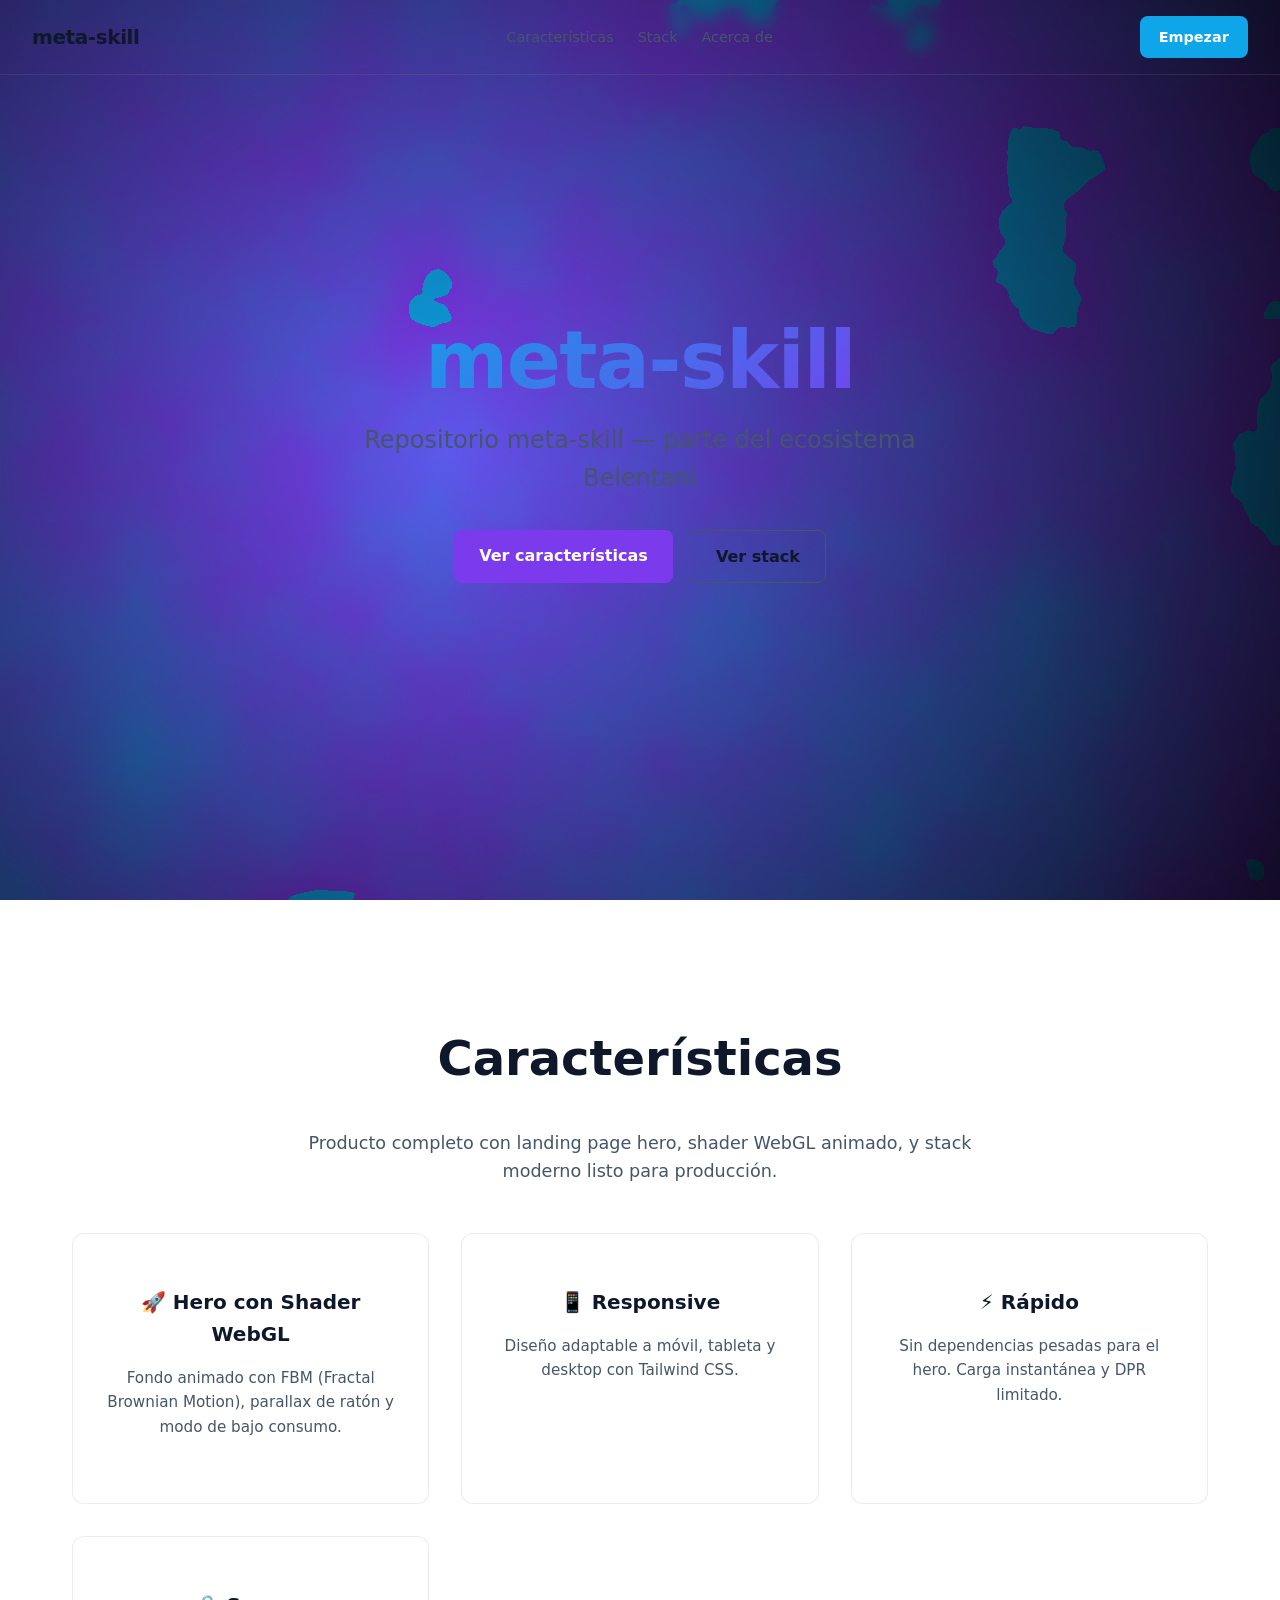
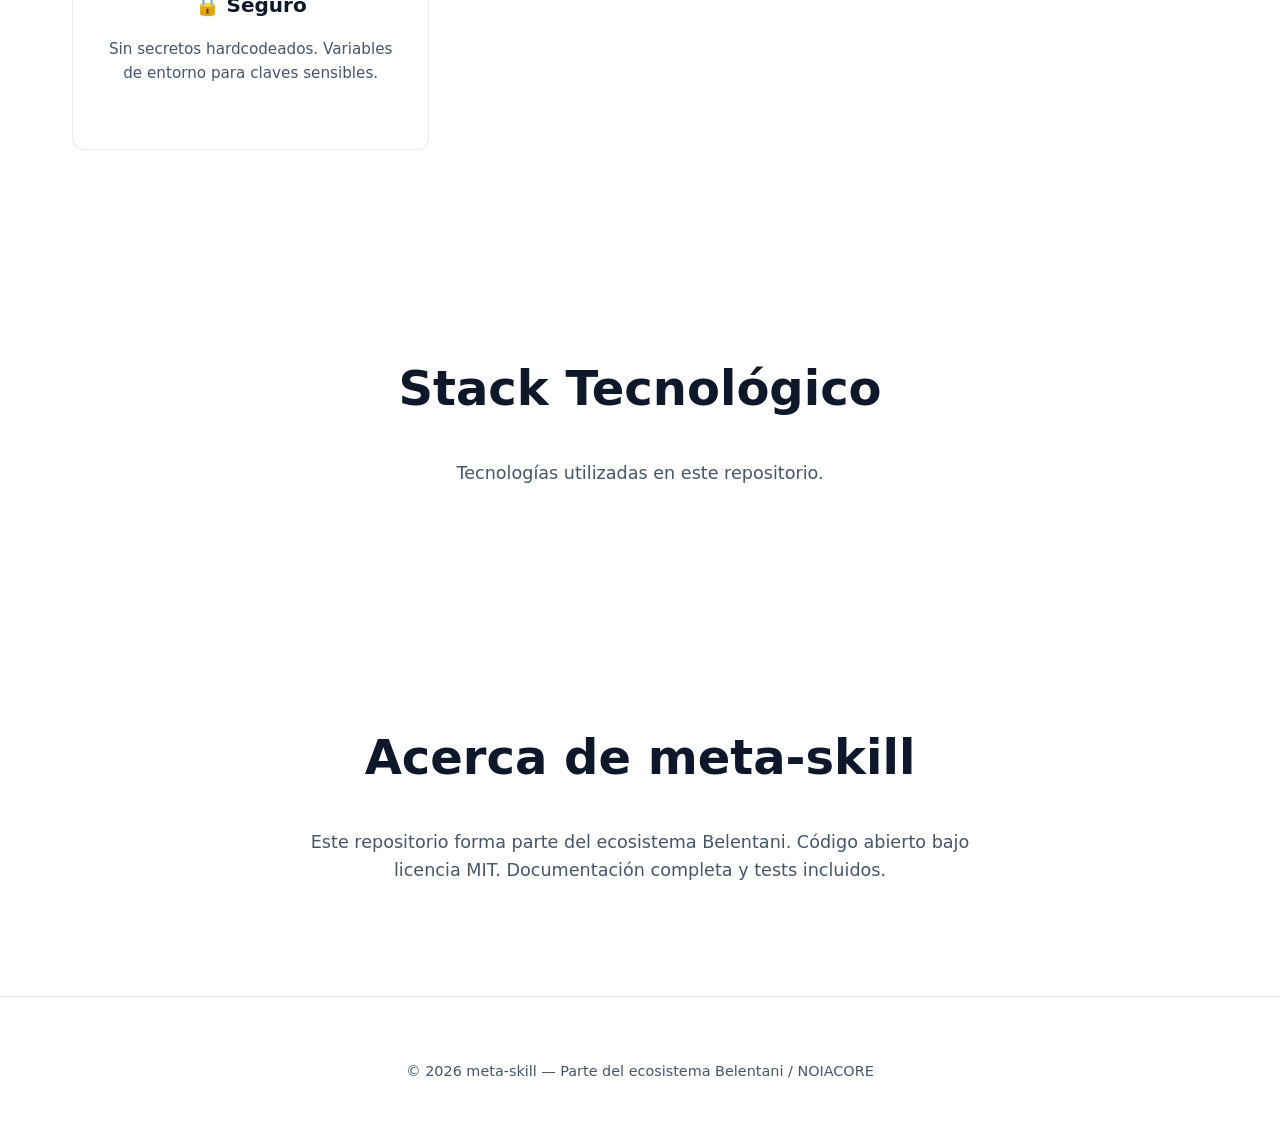
==== index.html @ 485f5bd0 "fix(site): restaurar index.html previo a 'apply hero landing page'" ====
<!DOCTYPE html>
<html lang="es">
<head>
  <meta charset="UTF-8">
  <meta name="viewport" content="width=device-width, initial-scale=1.0">
  <title>meta-skill — Repositorio meta-skill — parte del ecosistema Belentani</title>
  <meta name="description" content="Repositorio meta-skill — parte del ecosistema Belentani">
  <link rel="stylesheet" href="hero.css">
  <meta name="theme-color" content="#0ea5e9">
  <link rel="manifest" href="/manifest.webmanifest">
  <script defer src="hero.js"></script>
</head>
<body>
  <nav class="nav">
    <a href="#" class="logo">meta-skill</a>
    <ul class="nav-links">
      <li><a href="#features">Características</a></li>
      <li><a href="#stack">Stack</a></li>
      <li><a href="#about">Acerca de</a></li>
    </ul>
    <a href="#" class="cta">Empezar</a>
  </nav>

  <section class="hero">
    <div class="hero-canvas-wrapper">
      <canvas id="hero-canvas"></canvas>
    </div>
    <div class="hero-overlay">
      <h1>meta-skill</h1>
      <p>Repositorio meta-skill — parte del ecosistema Belentani</p>
      <div class="hero-actions">
        <a href="#features" class="btn-primary">Ver características</a>
        <a href="#stack" class="btn-secondary">Ver stack</a>
      </div>
    </div>
  </section>

  <section class="section" id="features">
    <h2>Características</h2>
    <p>Producto completo con landing page hero, shader WebGL animado, y stack moderno listo para producción.</p>
    <div class="grid">
      <div class="card">
        <h3>🚀 Hero con Shader WebGL</h3>
        <p>Fondo animado con FBM (Fractal Brownian Motion), parallax de ratón y modo de bajo consumo.</p>
      </div>
      <div class="card">
        <h3>📱 Responsive</h3>
        <p>Diseño adaptable a móvil, tableta y desktop con Tailwind CSS.</p>
      </div>
      <div class="card">
        <h3>⚡ Rápido</h3>
        <p>Sin dependencias pesadas para el hero. Carga instantánea y DPR limitado.</p>
      </div>
      <div class="card">
        <h3>🔒 Seguro</h3>
        <p>Sin secretos hardcodeados. Variables de entorno para claves sensibles.</p>
      </div>
    </div>
  </section>

  <section class="section" id="stack">
    <h2>Stack Tecnológico</h2>
    <p>Tecnologías utilizadas en este repositorio.</p>
    <ul class="stack-list">
      
    </ul>
  </section>

  <section class="section" id="about">
    <h2>Acerca de meta-skill</h2>
    <p>Este repositorio forma parte del ecosistema Belentani. Código abierto bajo licencia MIT. Documentación completa y tests incluidos.</p>
  </section>

  <footer>
    <p>© 2026 meta-skill — Parte del ecosistema Belentani / NOIACORE</p>
  </footer>

  <script>
    document.addEventListener('DOMContentLoaded', function () {
      window.initHeroShader('hero-canvas', '#0ea5e9', '#7c3aed');
    });
  </script>
</body>
</html>
---- hero.css ----
/**
 * hero.css — Estilos de landing page con hero y shader.
 * Reutilizable en cualquier repo.
 */
:root {
  --hero-color-a: #0ea5e9;
  --hero-color-b: #7c3aed;
  --text-primary: #0f172a;
  --text-secondary: #475569;
  --bg-body: #ffffff;
}

@media (prefers-color-scheme: dark) {
  :root {
    --text-primary: #f8fafc;
    --text-secondary: #cbd5e1;
    --bg-body: #0f172a;
  }
}

* { box-sizing: border-box; }
html { scroll-behavior: smooth; }
body {
  margin: 0;
  font-family: system-ui, -apple-system, BlinkMacSystemFont, 'Segoe UI', Roboto, sans-serif;
  color: var(--text-primary);
  background: var(--bg-body);
  line-height: 1.6;
}

/* Prefer reduced motion */
@media (prefers-reduced-motion: reduce) {
  .hero-canvas-wrapper canvas { animation: none !important; }
  html { scroll-behavior: auto; }
}

/* Navigation */
.nav {
  position: fixed;
  top: 0; left: 0; right: 0;
  z-index: 50;
  padding: 1rem 2rem;
  display: flex;
  justify-content: space-between;
  align-items: center;
  backdrop-filter: blur(8px);
  border-bottom: 1px solid rgba(128, 128, 128, 0.2);
}
.nav .logo {
  font-weight: 800;
  font-size: 1.25rem;
  letter-spacing: -0.02em;
  text-decoration: none;
  color: var(--text-primary);
}
.nav .nav-links {
  display: flex;
  gap: 1.5rem;
  list-style: none;
  margin: 0;
  padding: 0;
}
.nav .nav-links a {
  text-decoration: none;
  color: var(--text-secondary);
  font-size: 0.9rem;
  font-weight: 500;
}
.nav .nav-links a:hover { color: var(--text-primary); }
.nav .cta {
  background: var(--hero-color-a);
  color: #ffffff;
  padding: 0.6rem 1.2rem;
  border-radius: 0.5rem;
  font-weight: 600;
  text-decoration: none;
  font-size: 0.9rem;
}
.nav .cta:hover { opacity: 0.9; }

/* Hero */
.hero {
  position: relative;
  min-height: 100vh;
  display: flex;
  flex-direction: column;
  justify-content: center;
  align-items: center;
  text-align: center;
  overflow: hidden;
}
.hero-canvas-wrapper {
  position: absolute;
  inset: 0;
  z-index: 0;
}
.hero-canvas-wrapper canvas {
  width: 100%;
  height: 100%;
  object-fit: cover;
}
.hero-overlay {
  position: relative;
  z-index: 10;
  padding: 2rem;
  max-width: 800px;
}
.hero h1 {
  font-size: clamp(2.5rem, 8vw, 5rem);
  font-weight: 800;
  line-height: 1.1;
  margin: 0 0 1rem;
  letter-spacing: -0.02em;
  background: linear-gradient(135deg, var(--hero-color-a), var(--hero-color-b));
  -webkit-background-clip: text;
  -webkit-text-fill-color: transparent;
  background-clip: text;
}
.hero p {
  font-size: clamp(1.1rem, 3vw, 1.5rem);
  color: var(--text-secondary);
  margin: 0 0 2rem;
  max-width: 600px;
  margin-left: auto;
  margin-right: auto;
}
.hero-actions {
  display: flex;
  gap: 1rem;
  justify-content: center;
  flex-wrap: wrap;
}
.btn-primary {
  background: var(--hero-color-b);
  color: #ffffff;
  padding: 0.8rem 1.6rem;
  border-radius: 0.5rem;
  font-weight: 600;
  text-decoration: none;
  font-size: 1rem;
  border: none;
  cursor: pointer;
  transition: transform 0.2s, opacity 0.2s;
}
.btn-primary:hover { transform: translateY(-2px); opacity: 0.9; }
.btn-secondary {
  background: transparent;
  color: var(--text-primary);
  padding: 0.8rem 1.6rem;
  border-radius: 0.5rem;
  font-weight: 600;
  text-decoration: none;
  font-size: 1rem;
  border: 1px solid var(--text-secondary);
  cursor: pointer;
}
.btn-secondary:hover { background: rgba(15, 23, 42, 0.05); }

/* Sections */
.section {
  padding: 5rem 2rem;
  max-width: 1200px;
  margin: 0 auto;
}
.section h2 {
  font-size: clamp(2rem, 5vw, 3rem);
  margin-bottom: 2rem;
  text-align: center;
}
.section p {
  font-size: 1.1rem;
  color: var(--text-secondary);
  max-width: 700px;
  margin: 0 auto 2rem;
  text-align: center;
}

/* Grid */
.grid {
  display: grid;
  grid-template-columns: repeat(auto-fit, minmax(280px, 1fr));
  gap: 2rem;
  margin-top: 3rem;
}
.card {
  background: rgba(255, 255, 255, 0.6);
  border: 1px solid rgba(128, 128, 128, 0.15);
  border-radius: 0.75rem;
  padding: 2rem;
  text-align: center;
}
@media (prefers-color-scheme: dark) {
  .card {
    background: rgba(15, 23, 42, 0.6);
    border-color: rgba(255, 255, 255, 0.08);
  }
}
.card h3 { font-size: 1.25rem; margin-bottom: 1rem; }
.card p { font-size: 0.95rem; color: var(--text-secondary); }

/* Stack */
.stack-list {
  display: flex;
  flex-wrap: wrap;
  gap: 0.75rem;
  justify-content: center;
  list-style: none;
  margin: 2rem 0 0;
  padding: 0;
}
.stack-list li {
  background: rgba(15, 23, 42, 0.05);
  border: 1px solid rgba(15, 23, 42, 0.1);
  border-radius: 2rem;
  padding: 0.5rem 1rem;
  font-size: 0.85rem;
  color: var(--text-secondary);
}
@media (prefers-color-scheme: dark) {
  .stack-list li {
    background: rgba(255, 255, 255, 0.05);
    border-color: rgba(255, 255, 255, 0.1);
    color: var(--text-secondary);
  }
}

/* Footer */
footer {
  padding: 3rem 2rem;
  border-top: 1px solid rgba(128, 128, 128, 0.2);
  text-align: center;
  color: var(--text-secondary);
  font-size: 0.9rem;
}
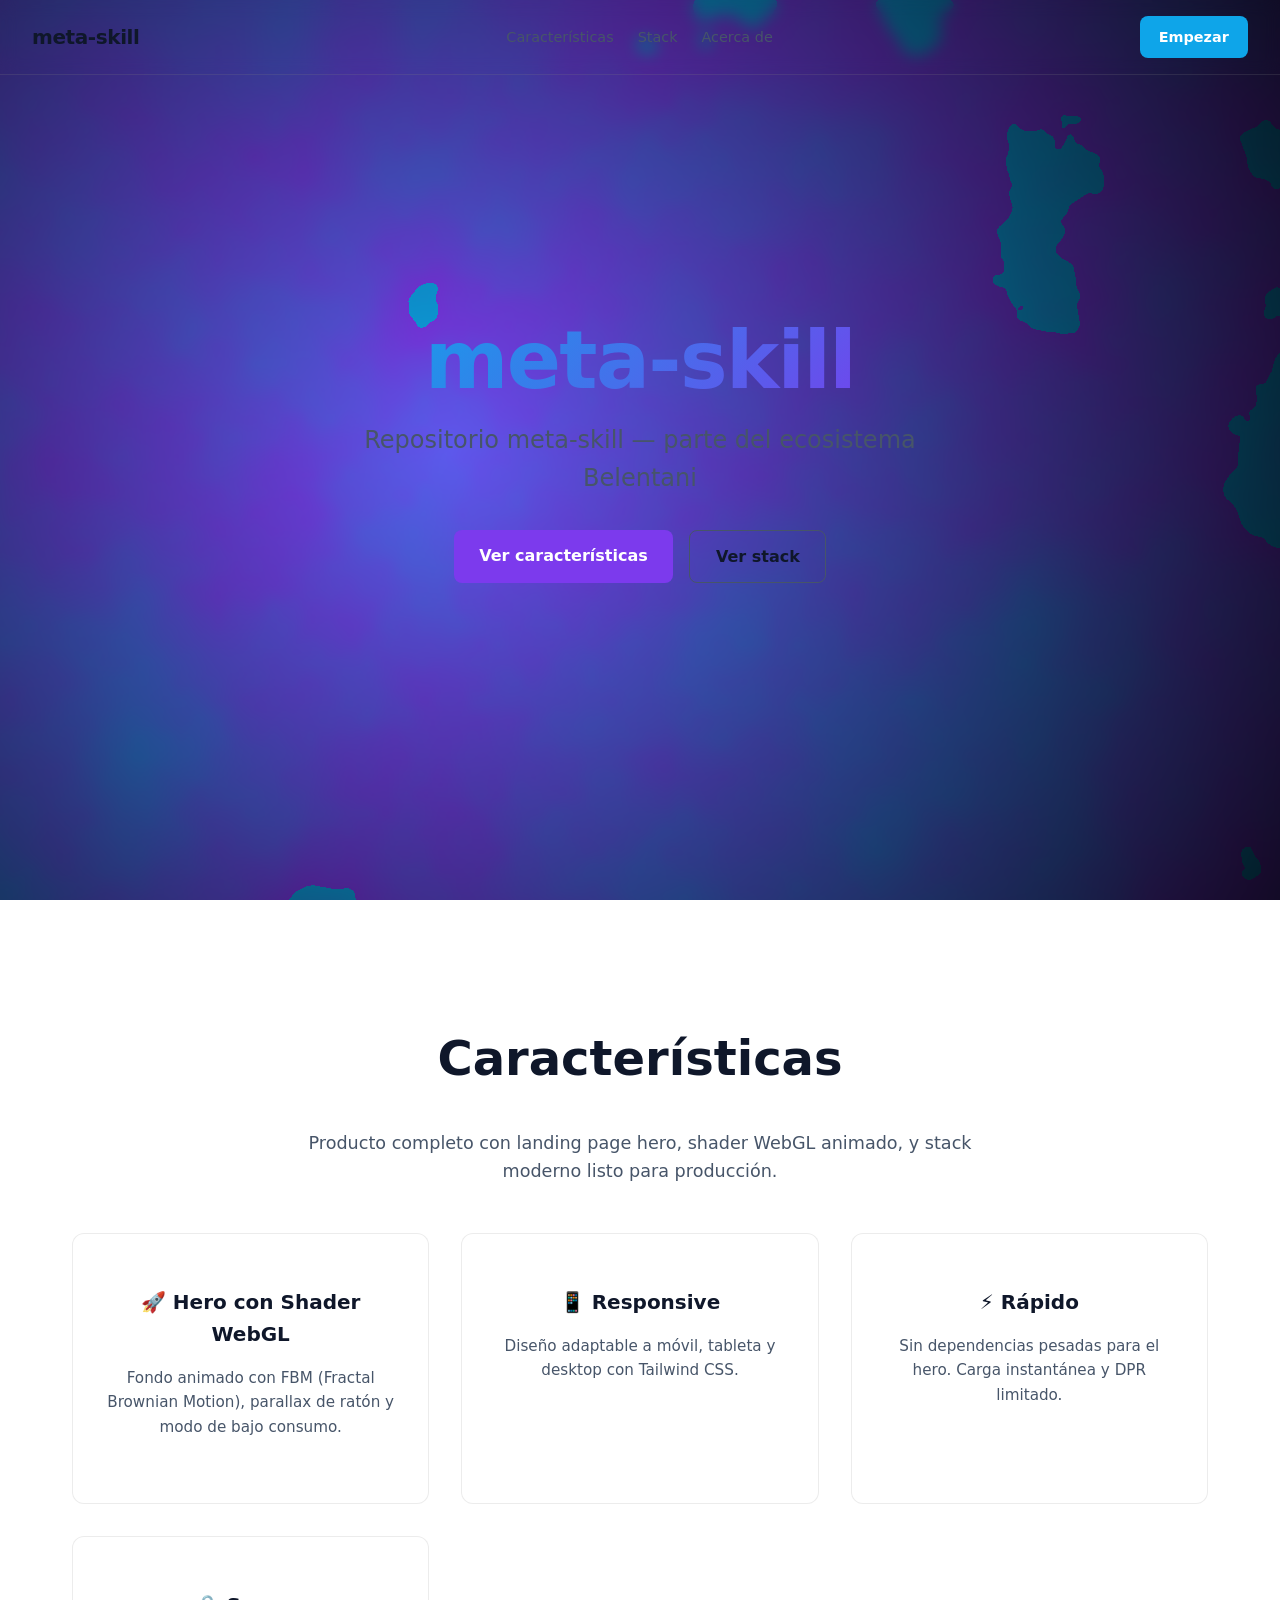
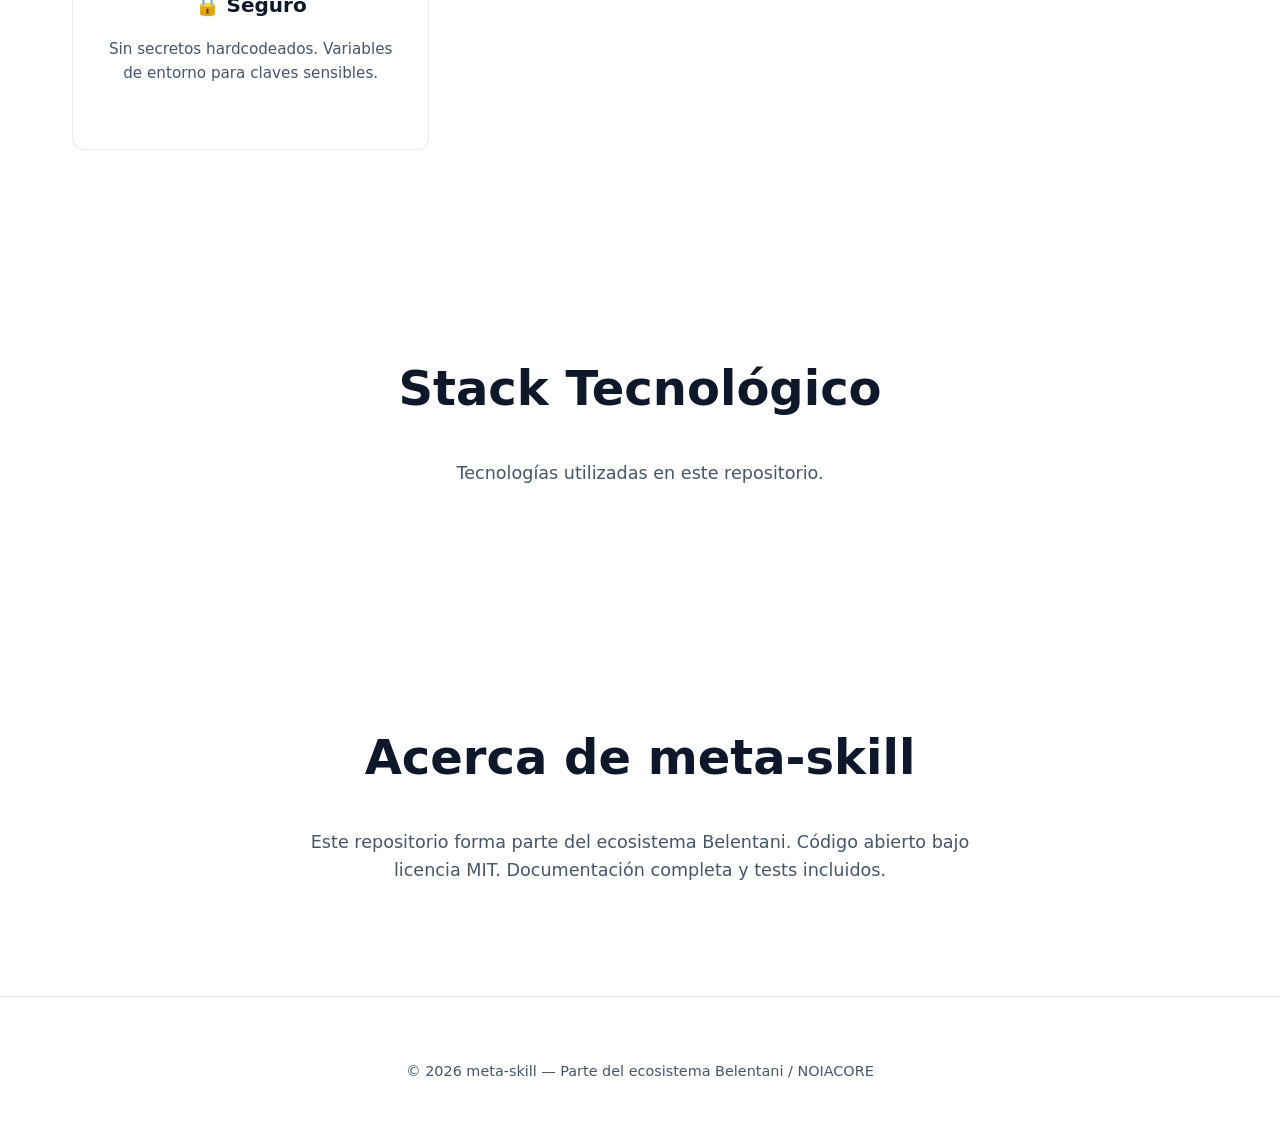
==== commit e0c8c16a: "feat(build): ficha de producto, marca, reglas de desarrollo y producto comercial" ====
--- a/index.html
+++ b/index.html
@@ -3,14 +3,26 @@
 <head>
   <meta charset="UTF-8">
   <meta name="viewport" content="width=device-width, initial-scale=1.0">
-  <title>meta-skill — Repositorio meta-skill — parte del ecosistema Belentani</title>
-  <meta name="description" content="Repositorio meta-skill — parte del ecosistema Belentani">
+  <title>meta-skill · Meta-Skill · meta-herramienta para crear skills</title>
+  <meta name="description" content="meta-skill Repositorio meta-skill — parte del ecosistema Belentani.. Información, recursos y contacto en un solo sitio, sin registro.">
   <link rel="stylesheet" href="hero.css">
   <meta name="theme-color" content="#0ea5e9">
   <link rel="manifest" href="/manifest.webmanifest">
   <script defer src="hero.js"></script>
+
+<!-- repo-forge:head -->
+
+<meta property="og:type" content="website">
+<meta property="og:title" content="meta-skill — Repositorio meta-skill — parte del ecosistema Belentani">
+<meta property="og:description" content="Una herramienta que se puede auditar: dice qué hace, lo hace, y deja rastro de lo que hizo.">
+<meta property="og:image" content="brand/og-image.svg">
+<meta name="twitter:card" content="summary_large_image">
+<link rel="icon" href="assets/favicon.svg" type="image/svg+xml">
+<link rel="stylesheet" href="assets/a11y.css">
 </head>
 <body>
+<main>
+
   <nav class="nav">
     <a href="#" class="logo">meta-skill</a>
     <ul class="nav-links">
@@ -71,7 +83,8 @@
     <p>Este repositorio forma parte del ecosistema Belentani. Código abierto bajo licencia MIT. Documentación completa y tests incluidos.</p>
   </section>
 
-  <footer>
+  </main>
+<footer>
     <p>© 2026 meta-skill — Parte del ecosistema Belentani / NOIACORE</p>
   </footer>
 
@@ -80,5 +93,6 @@
       window.initHeroShader('hero-canvas', '#0ea5e9', '#7c3aed');
     });
   </script>
+<!-- page-fix:1 -->
 </body>
 </html>
--- a/assets/a11y.css
+++ b/assets/a11y.css
@@ -0,0 +1,20 @@
+/* repo-forge:a11y — mejoras de accesibilidad sin tocar el diseño existente */
+:where(a, button, input, select, textarea, [tabindex]):focus-visible {
+  outline: 3px solid #2eb3ee;
+  outline-offset: 2px;
+}
+.skip-link {
+  position: absolute; left: -9999px; top: 0; background: #191e23;
+  color: #e8eef6; padding: .75rem 1rem; z-index: 9999;
+}
+.skip-link:focus { left: 1rem; }
+.sr-only {
+  position: absolute; width: 1px; height: 1px; padding: 0; margin: -1px;
+  overflow: hidden; clip: rect(0,0,0,0); white-space: nowrap; border: 0;
+}
+@media (prefers-reduced-motion: reduce) {
+  *, *::before, *::after { animation-duration: .001ms !important; transition-duration: .001ms !important; }
+}
+@media (prefers-contrast: more) {
+  :root { --color-ink: #000; }
+}
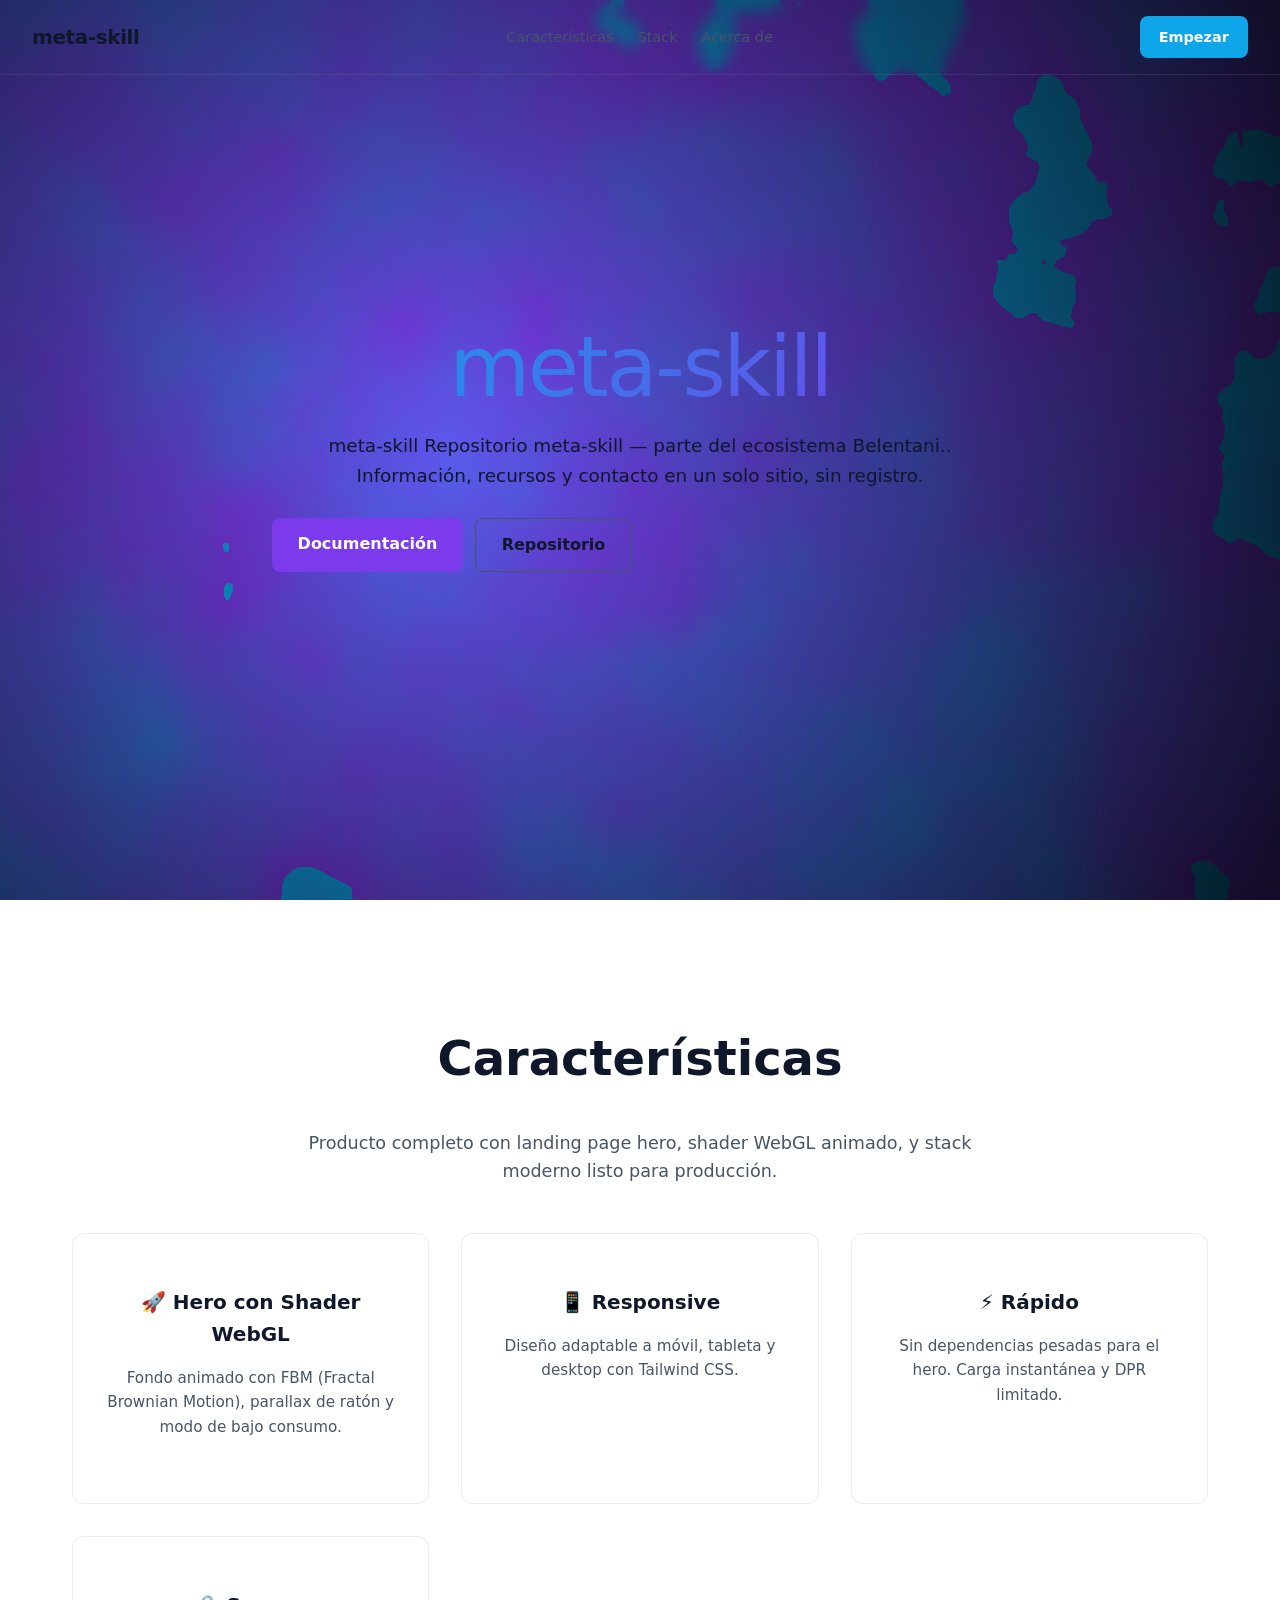
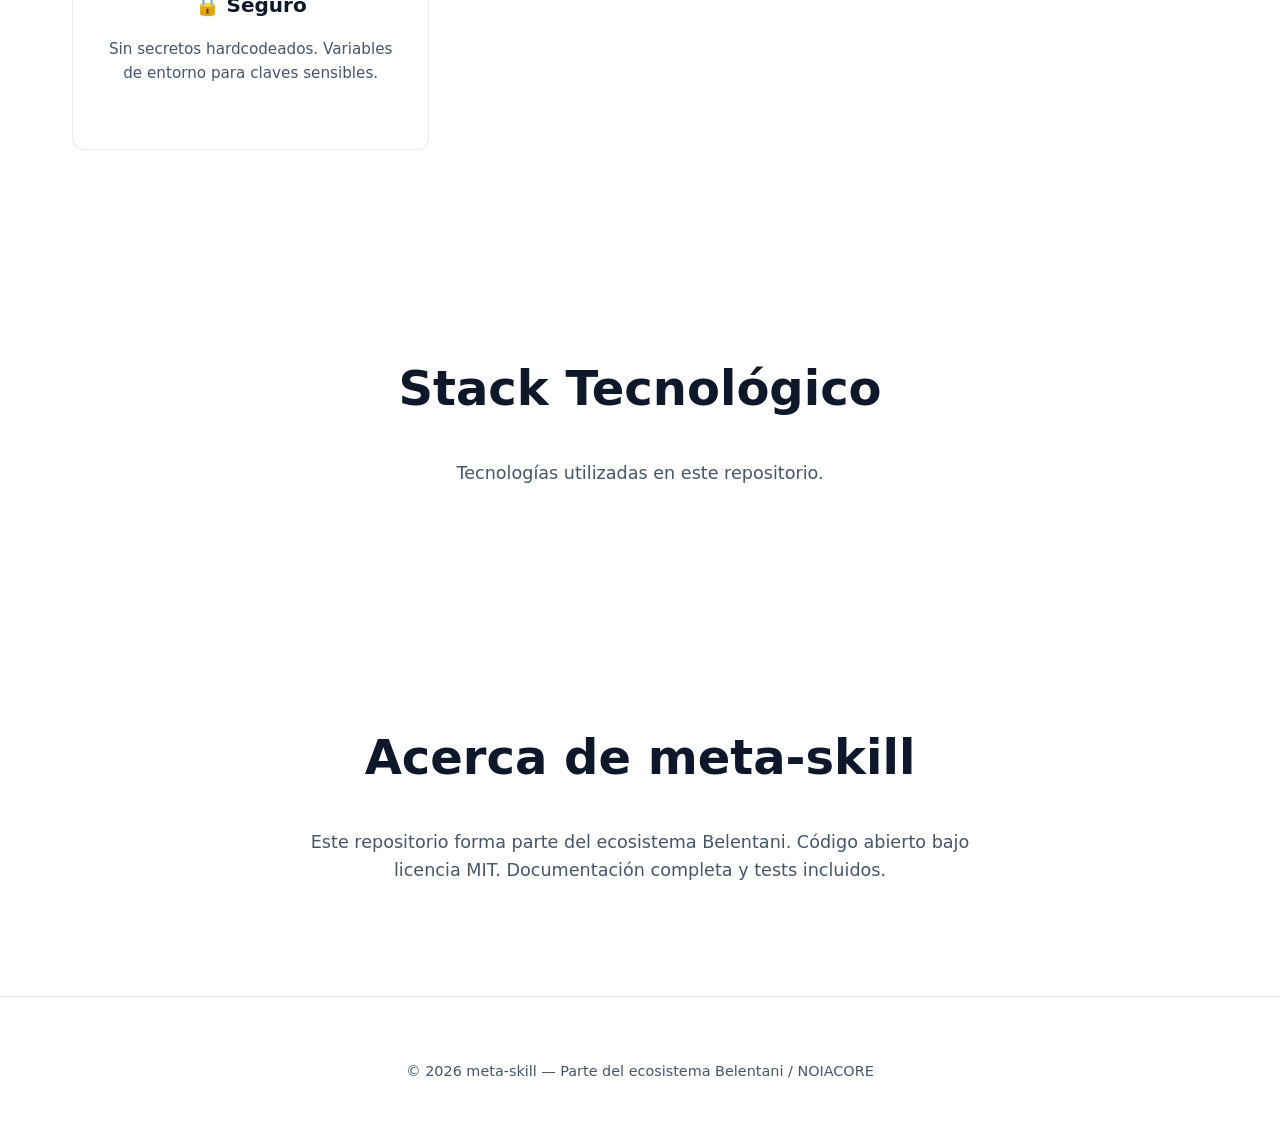
==== commit 40ea09a6: "feat(web): montar el hero React en la home El hero estaba en HTML estatico con un enlace muerto a '#" ====
--- a/index.html
+++ b/index.html
@@ -37,7 +37,7 @@
     <div class="hero-canvas-wrapper">
       <canvas id="hero-canvas"></canvas>
     </div>
-    <div class="hero-overlay">
+    <div class="hero-overlay" id="react-hero">
       <h1>meta-skill</h1>
       <p>Repositorio meta-skill — parte del ecosistema Belentani</p>
       <div class="hero-actions">
@@ -94,5 +94,18 @@
     });
   </script>
 <!-- page-fix:1 -->
+<script type="application/json" id="hero-data">
+{
+  "eyebrow": "",
+  "title": "meta-skill",
+  "subtitle": "meta-skill Repositorio meta-skill — parte del ecosistema Belentani.. Información, recursos y contacto en un solo sitio, sin registro.",
+  "install": "",
+  "docsHref": "docs.html",
+  "repoHref": "https://github.com/belentani7/meta-skill",
+  "demoHref": "",
+  "chips": []
+}
+</script>
+<script src="site-hero.js" defer></script>
 </body>
 </html>
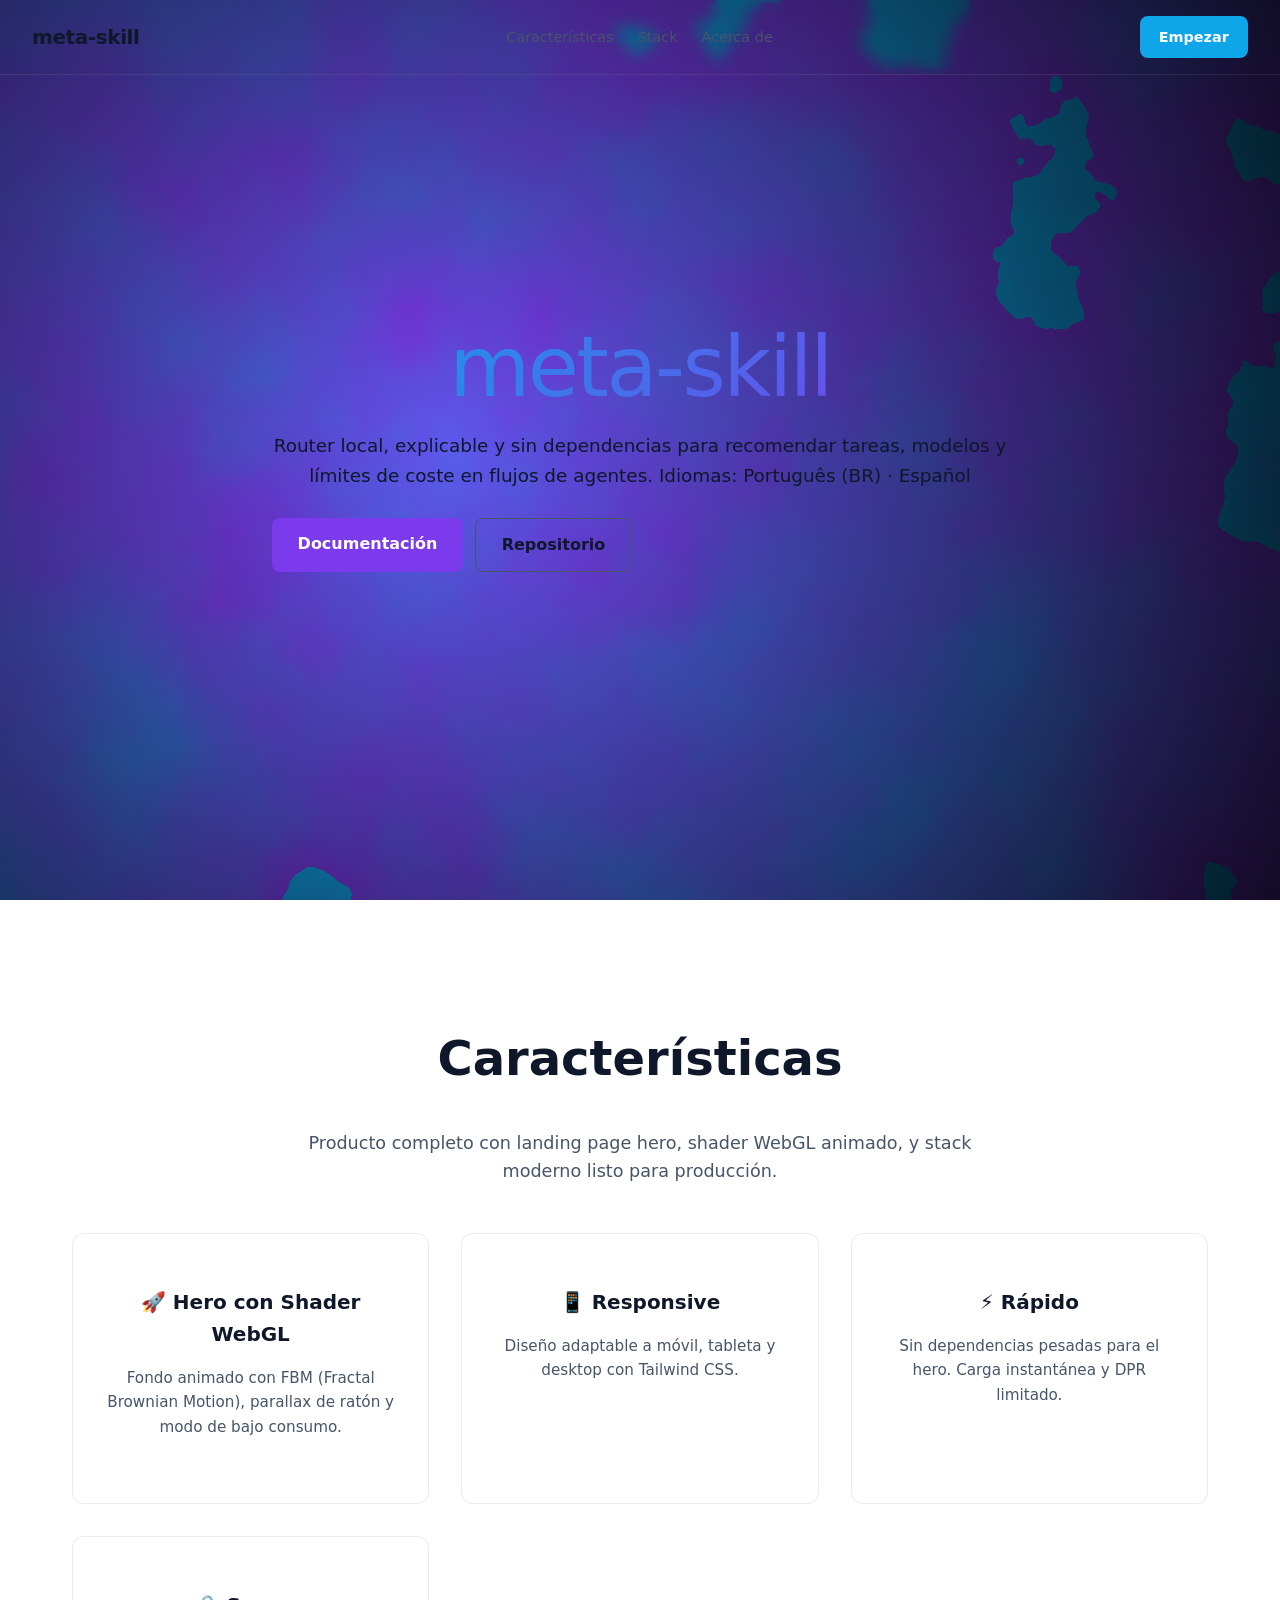
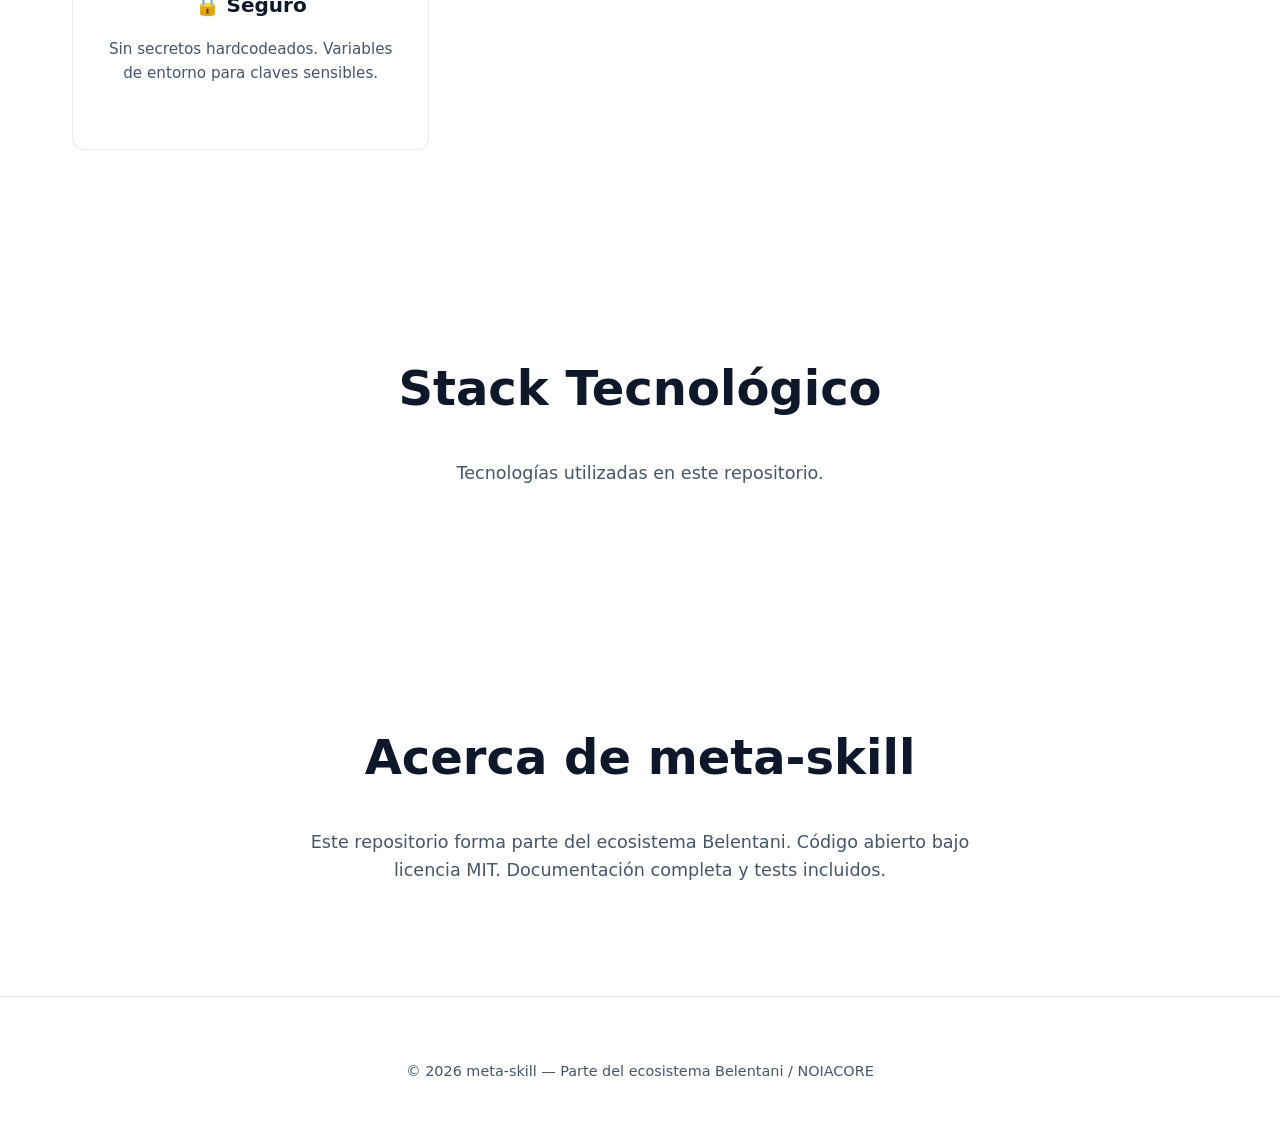
==== commit a30de7b8: "fix(web): sustituir el subtítulo de plantilla por la descripción real del repo El hero mostraba "Pro" ====
--- a/index.html
+++ b/index.html
@@ -98,7 +98,7 @@
 {
   "eyebrow": "",
   "title": "meta-skill",
-  "subtitle": "meta-skill Repositorio meta-skill — parte del ecosistema Belentani.. Información, recursos y contacto en un solo sitio, sin registro.",
+  "subtitle": "Router local, explicable y sin dependencias para recomendar tareas, modelos y límites de coste en flujos de agentes. Idiomas: Português (BR) · Español",
   "install": "",
   "docsHref": "docs.html",
   "repoHref": "https://github.com/belentani7/meta-skill",
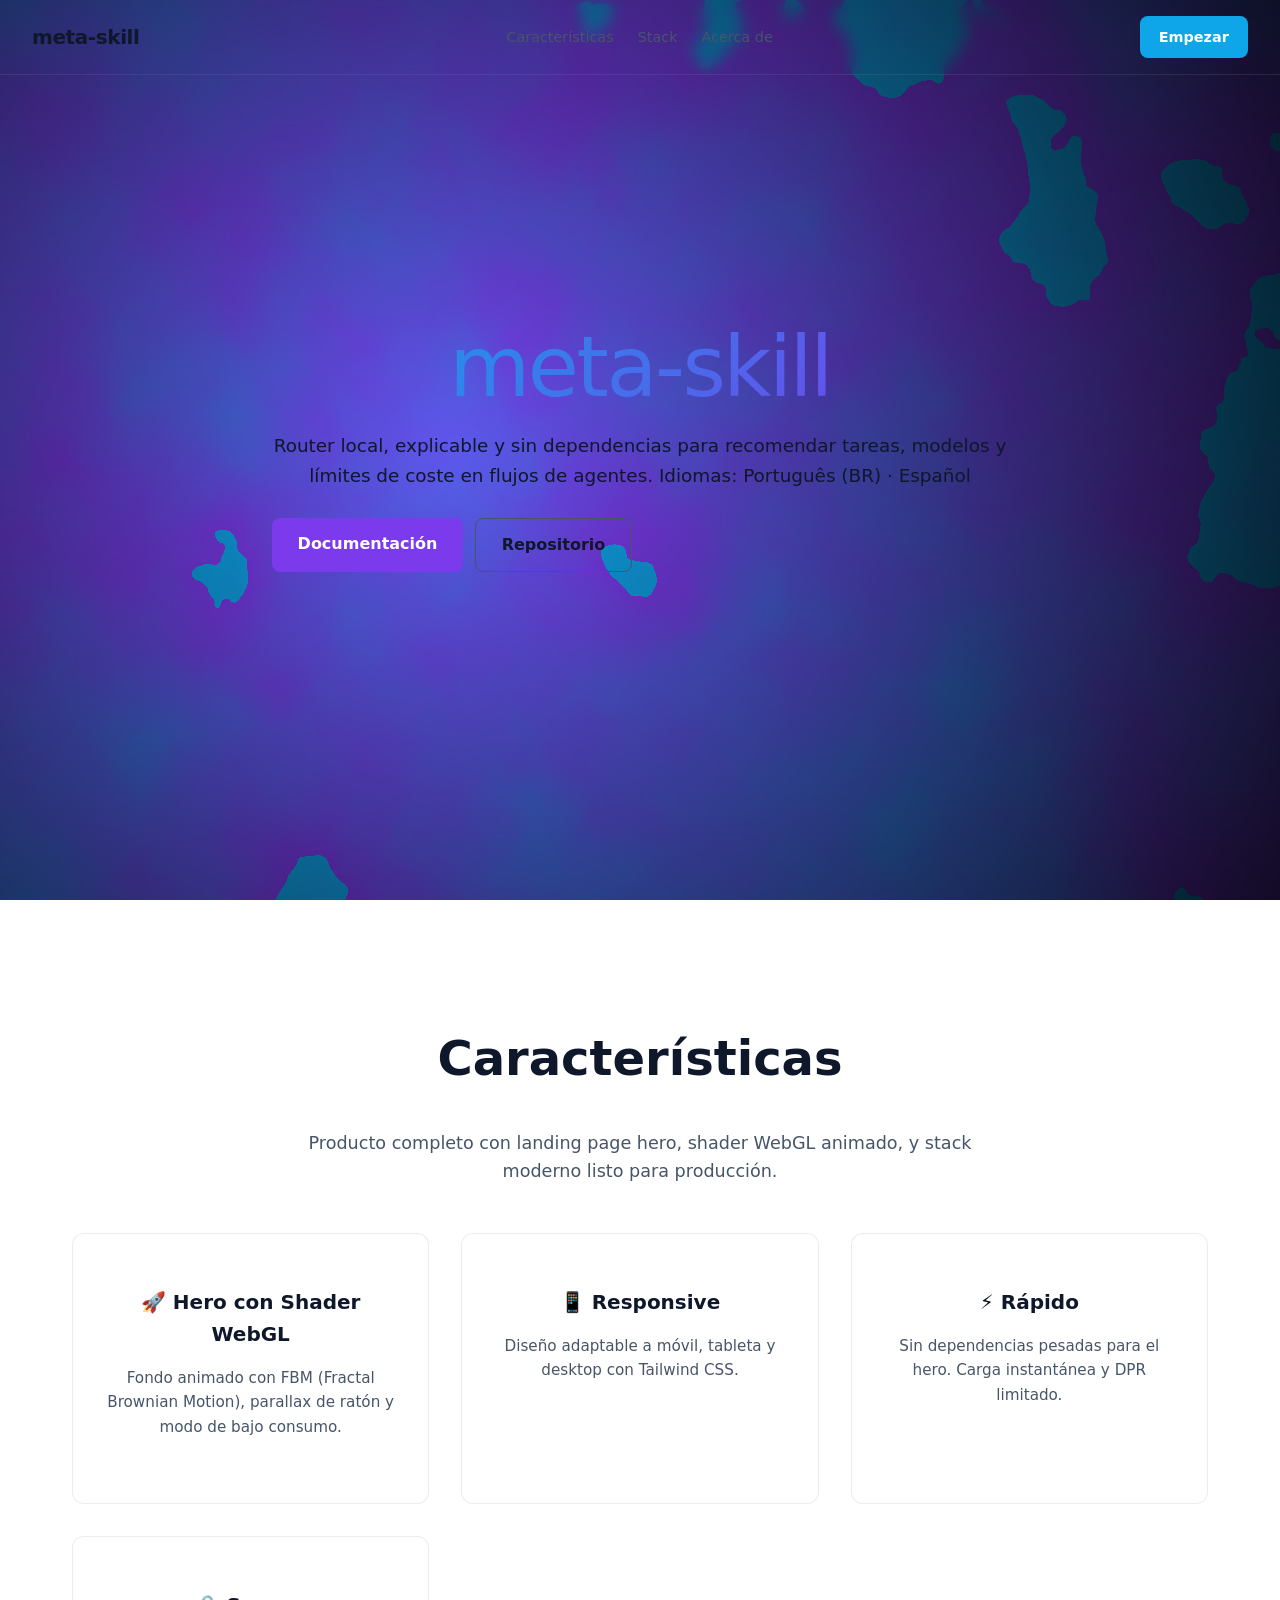
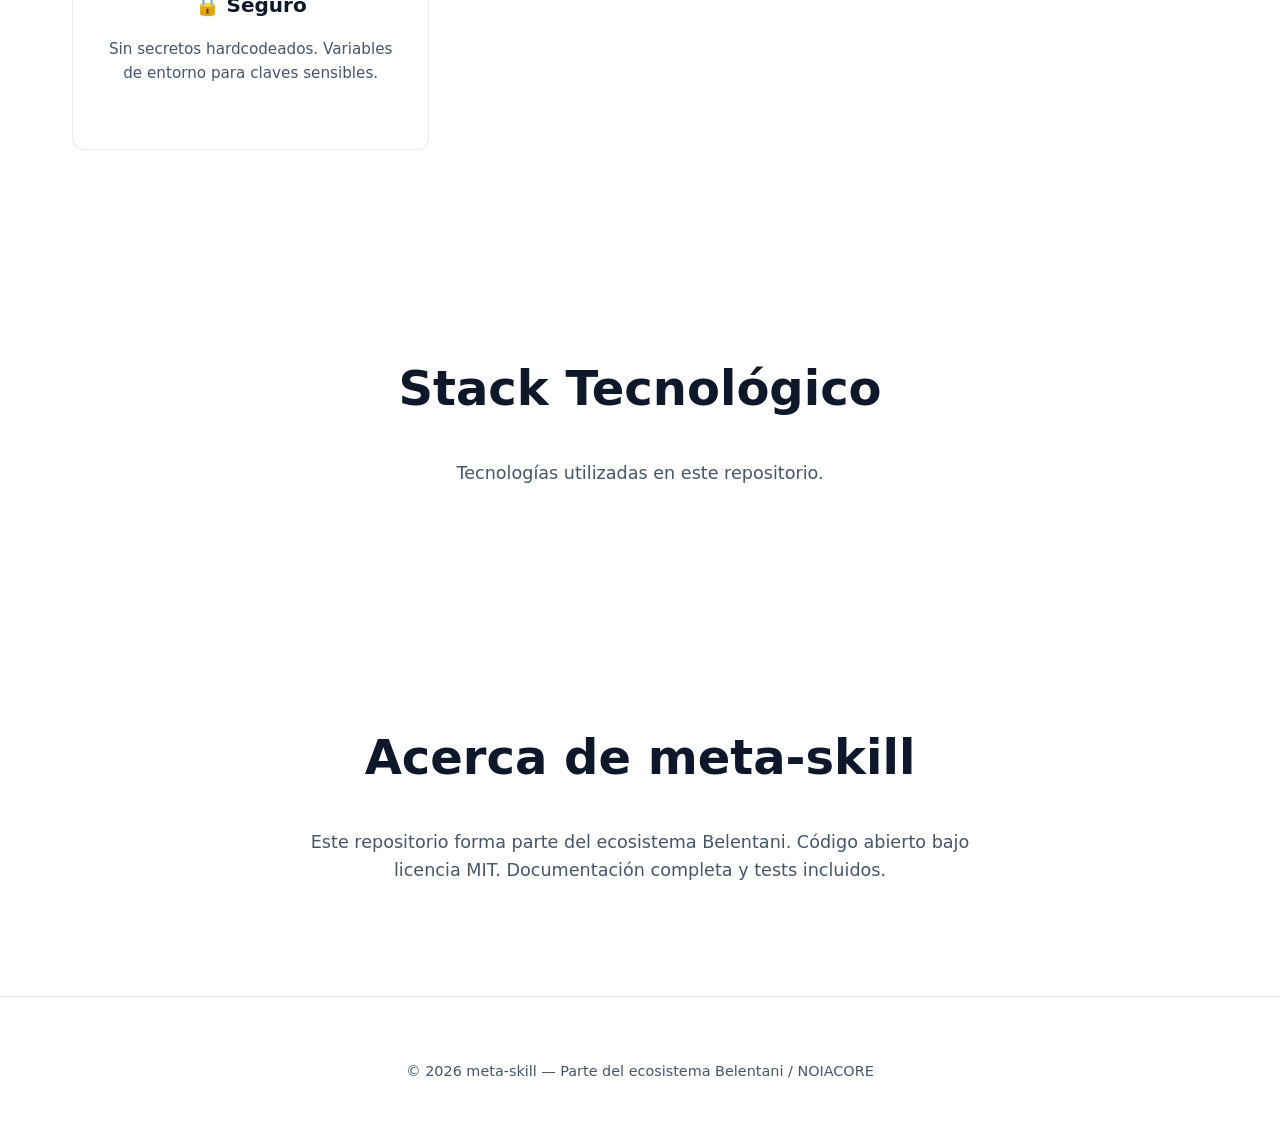
==== commit 84e112fb: "fix(web): un solo shader, con la paleta de la página y el canvas dimensionado Se retira el shader in" ====
--- a/index.html
+++ b/index.html
@@ -35,7 +35,7 @@
 
   <section class="hero">
     <div class="hero-canvas-wrapper">
-      <canvas id="hero-canvas"></canvas>
+      <canvas id="hero-canvas" aria-hidden="true" style="width:100%;height:100%;display:block"></canvas>
     </div>
     <div class="hero-overlay" id="react-hero">
       <h1>meta-skill</h1>
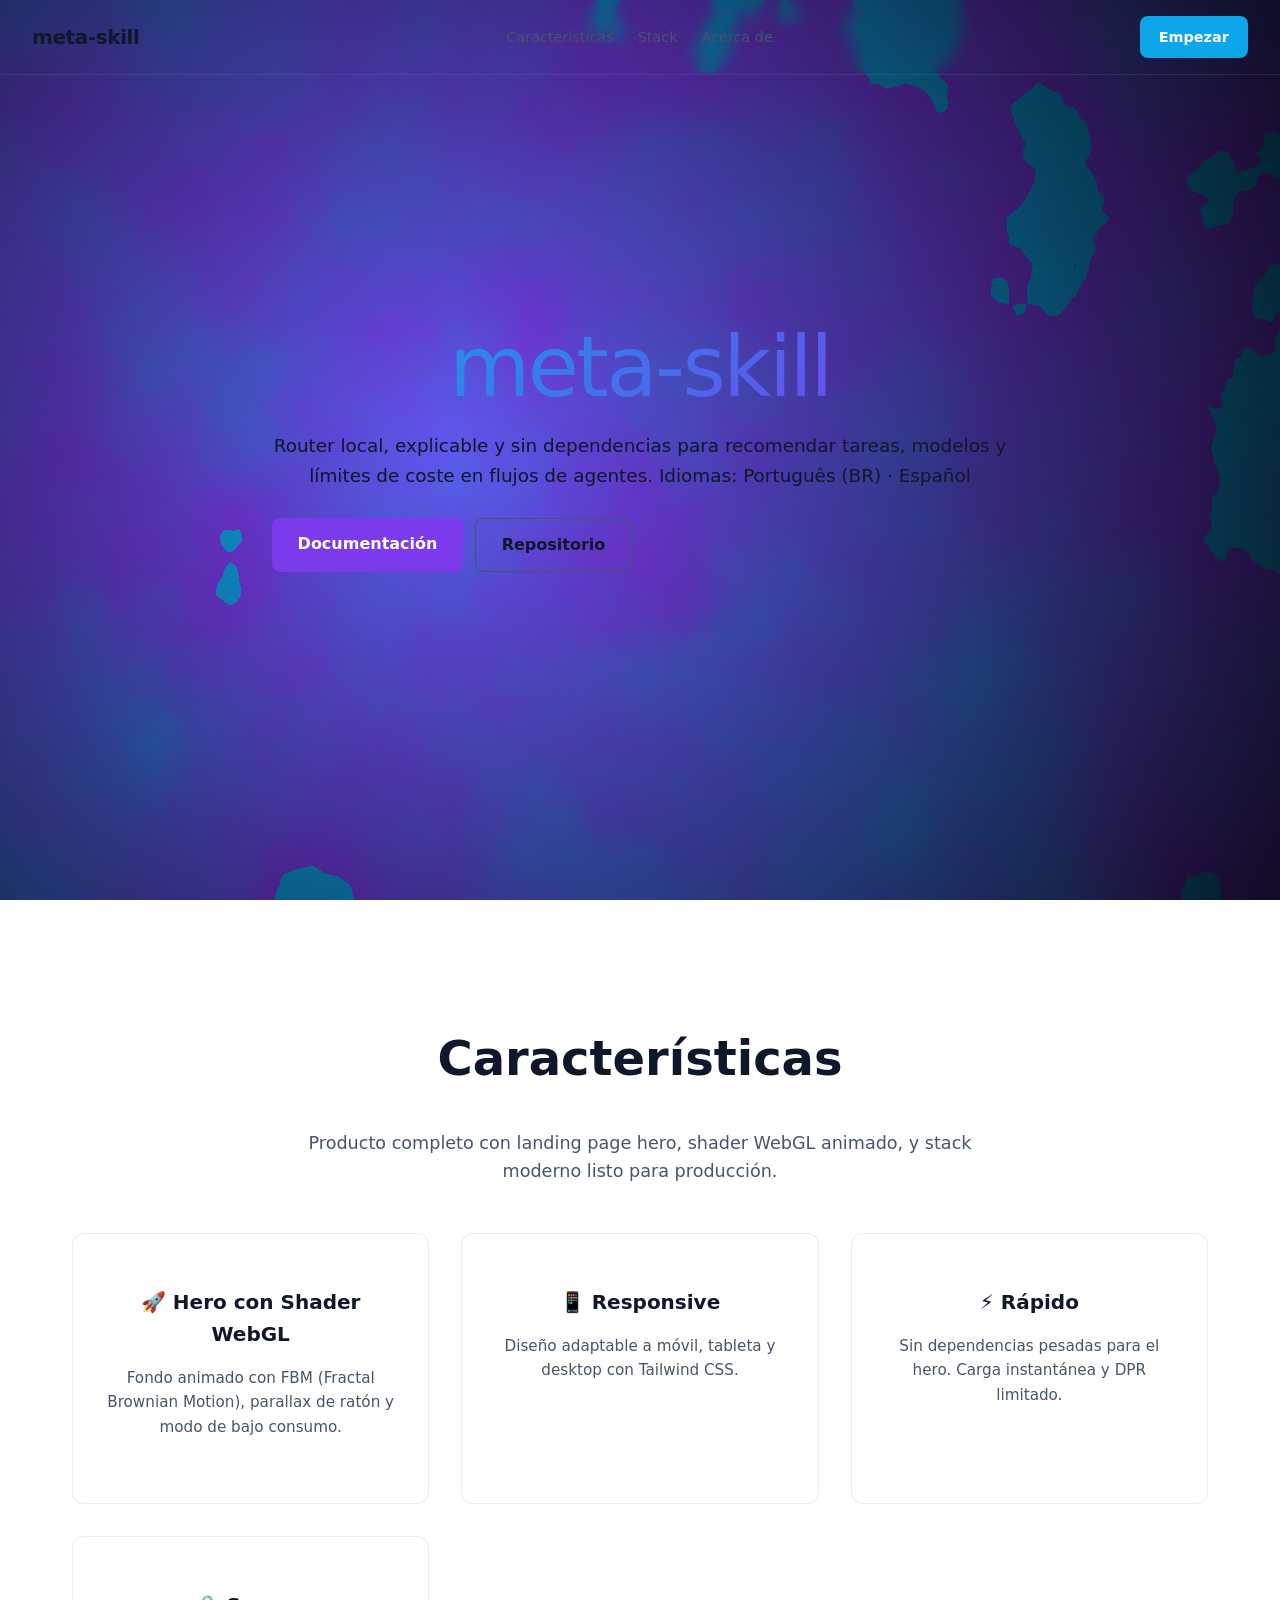
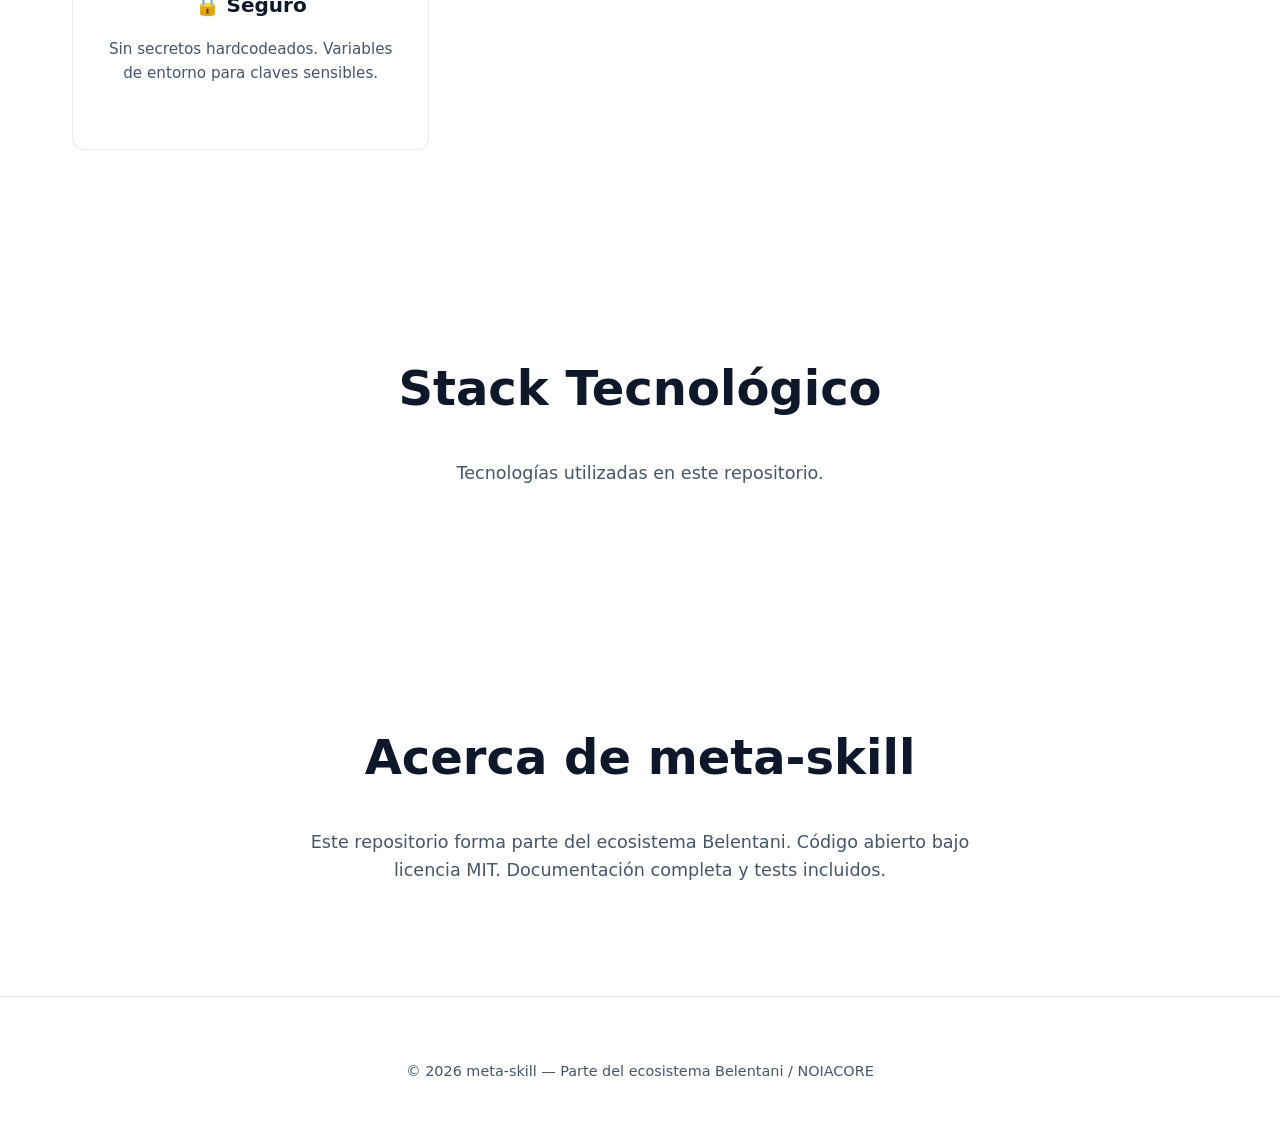
==== commit 3b9d9ba3: "fix(web): garantizar contenedor y tamaño del canvas del hero 25 repos no tenían ninguna regla .hero-" ====
--- a/index.html
+++ b/index.html
@@ -19,6 +19,10 @@
 <meta name="twitter:card" content="summary_large_image">
 <link rel="icon" href="assets/favicon.svg" type="image/svg+xml">
 <link rel="stylesheet" href="assets/a11y.css">
+<style id="hero-canvas-fit">
+.hero-canvas{position:relative;width:100%;min-height:clamp(260px,52vh,640px);overflow:hidden}
+.hero-canvas>canvas#hero-canvas{position:absolute;inset:0;width:100%;height:100%;display:block}
+</style>
 </head>
 <body>
 <main>
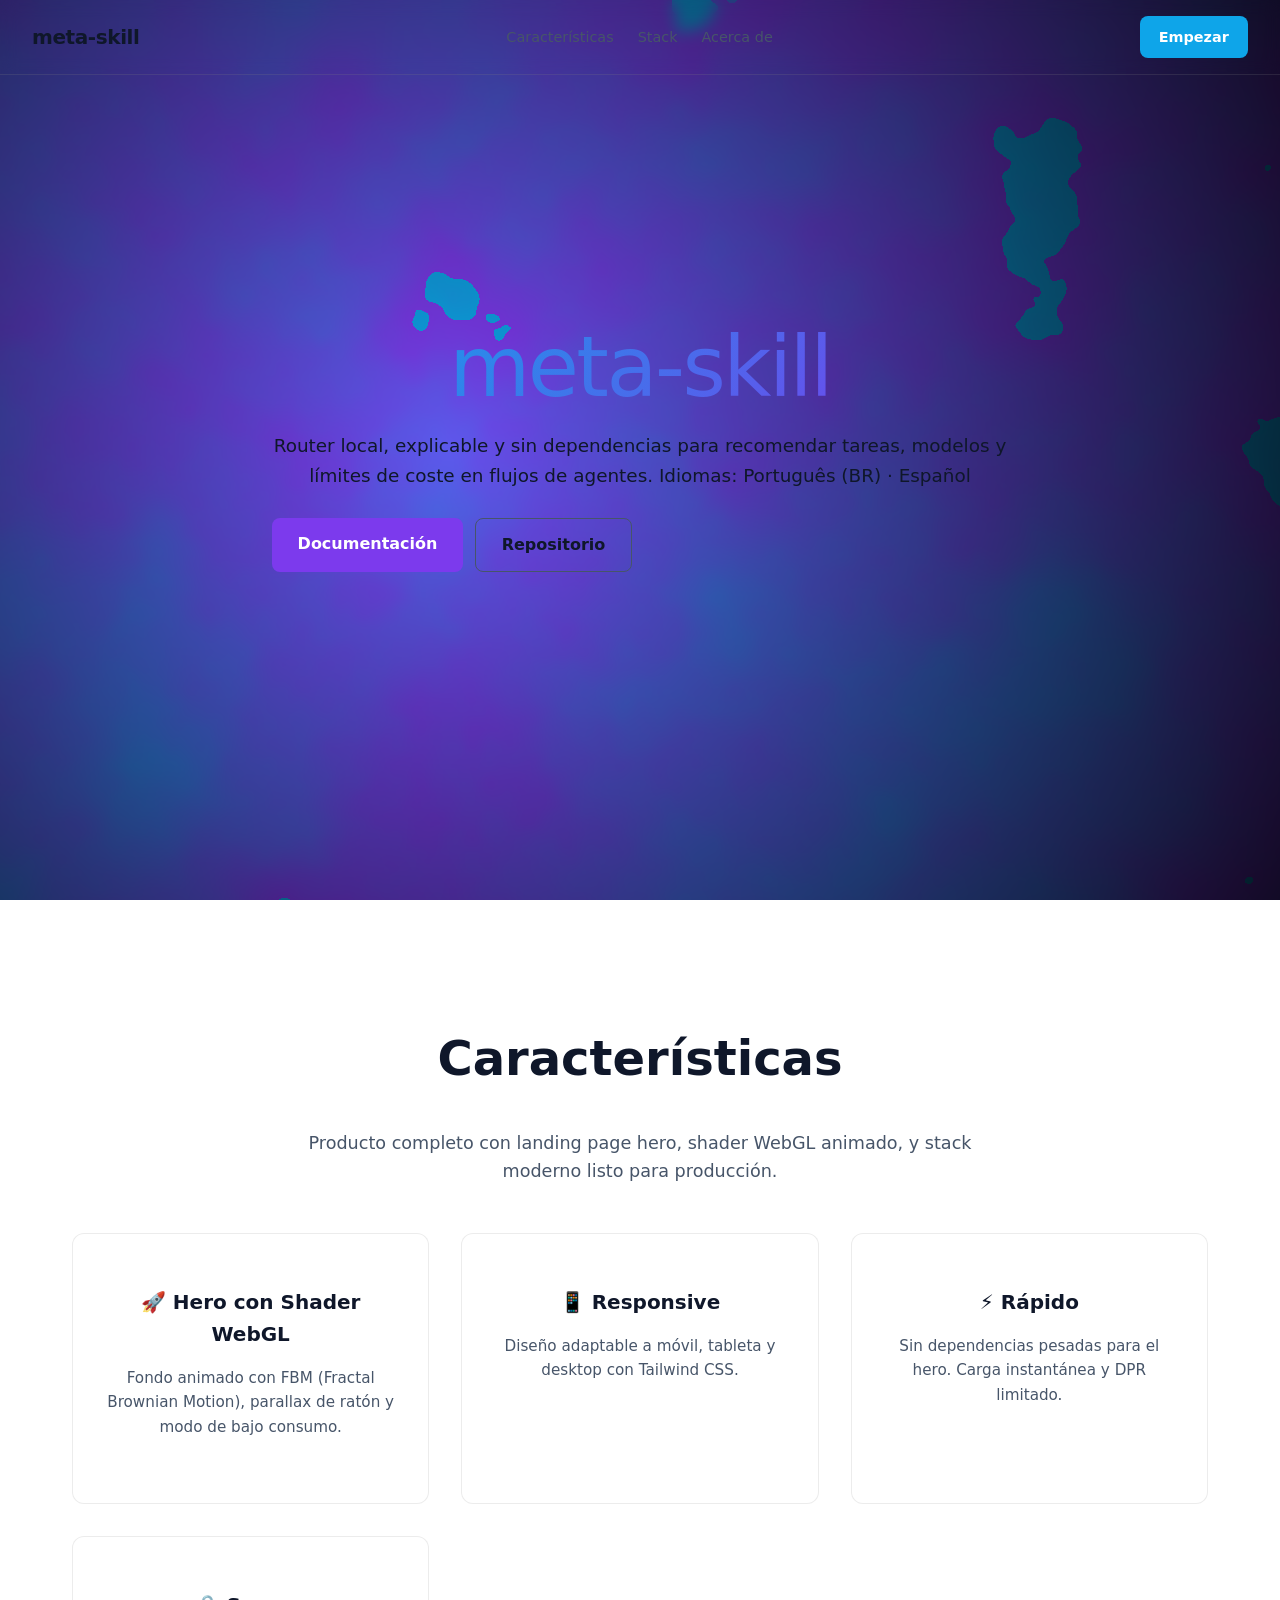
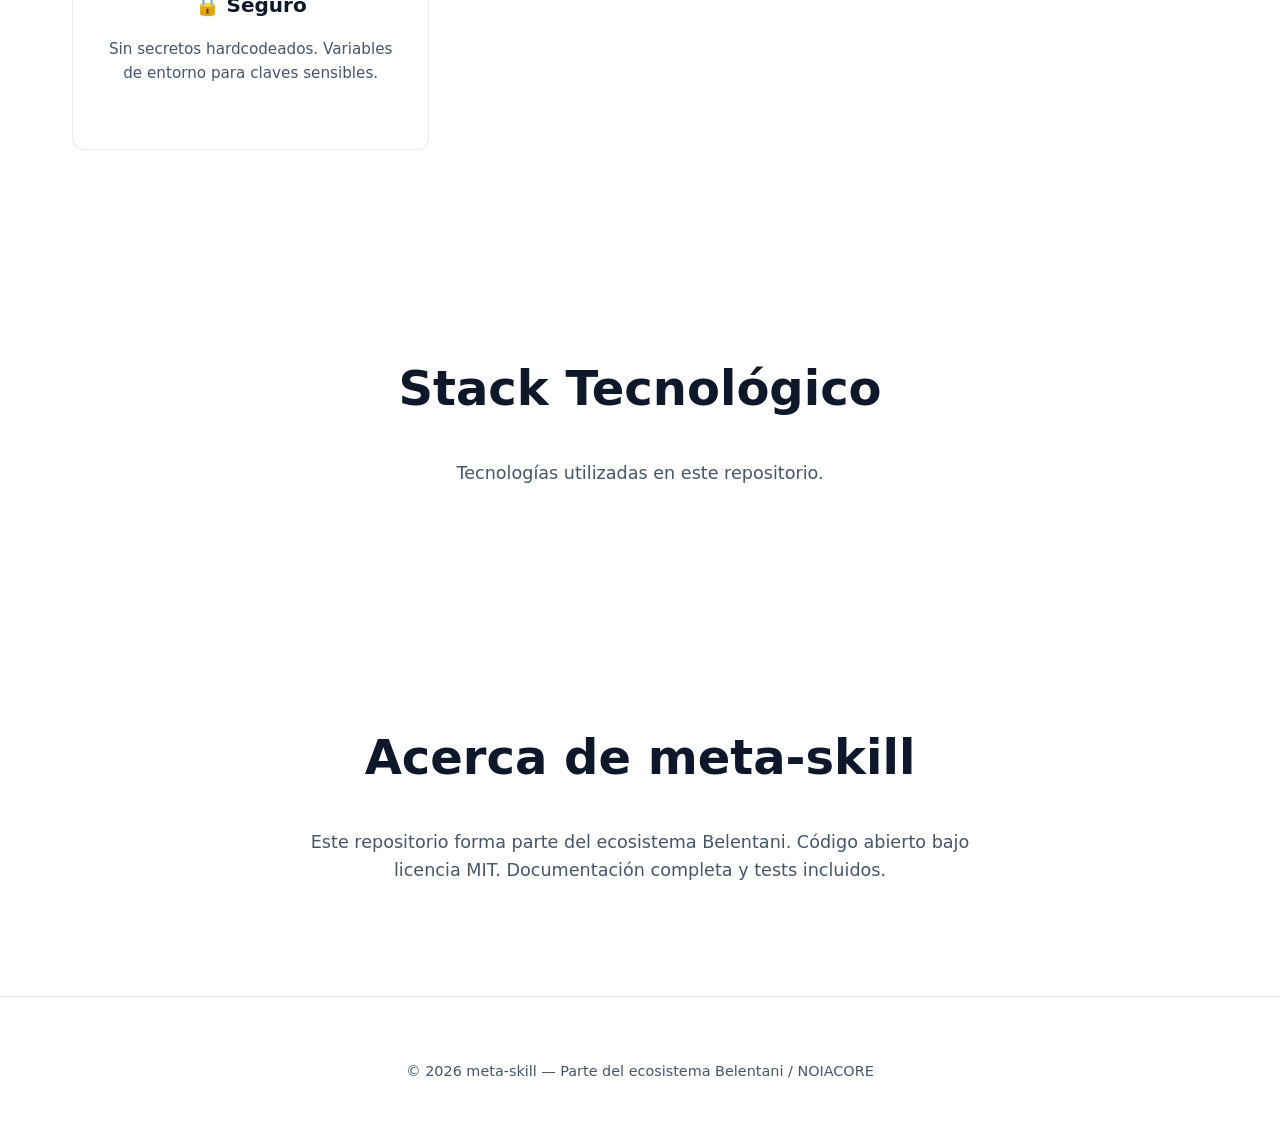
==== commit b67cf730: "chore(calidad): 6 mejoras aplicadas tras auditoria individual - html/declara color-scheme - html/tie" ====
--- a/index.html
+++ b/index.html
@@ -23,6 +23,8 @@
 .hero-canvas{position:relative;width:100%;min-height:clamp(260px,52vh,640px);overflow:hidden}
 .hero-canvas>canvas#hero-canvas{position:absolute;inset:0;width:100%;height:100%;display:block}
 </style>
+<meta name="color-scheme" content="light dark">
+<meta name="robots" content="index,follow">
 </head>
 <body>
 <main>
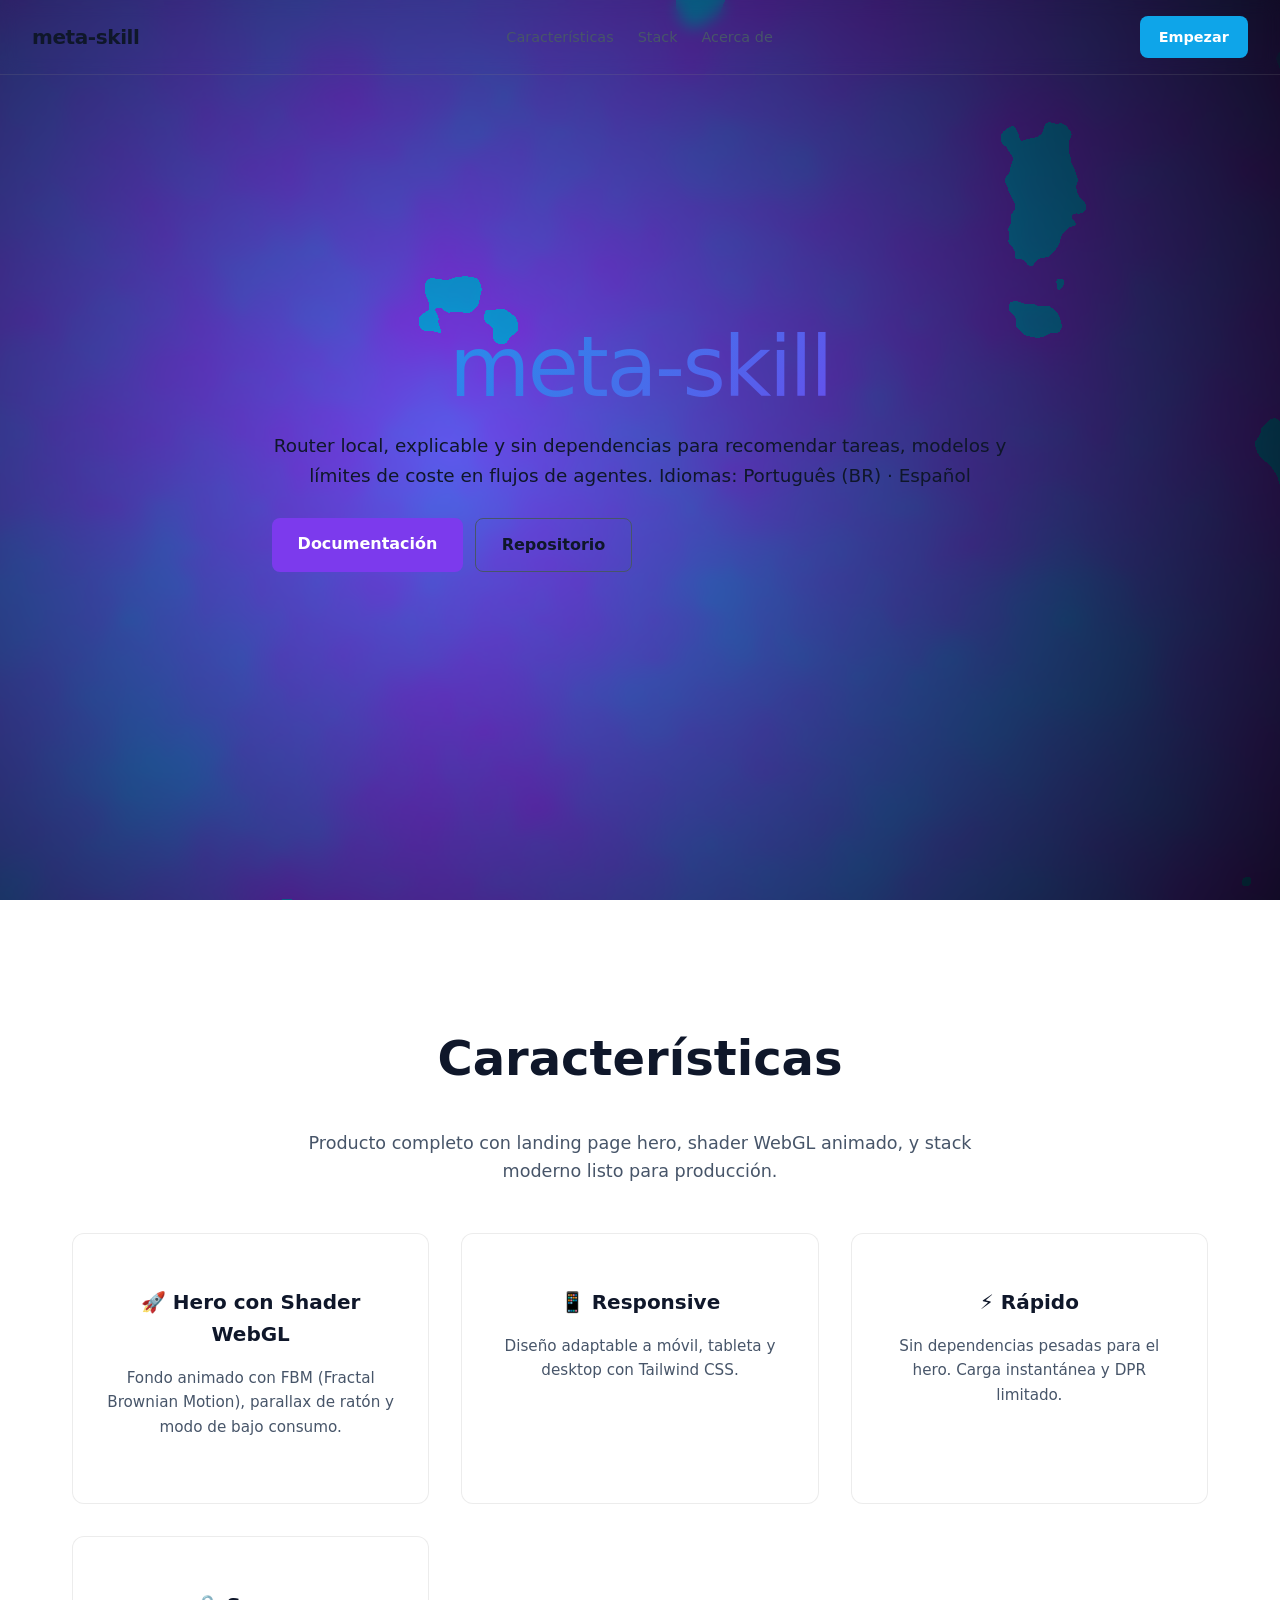
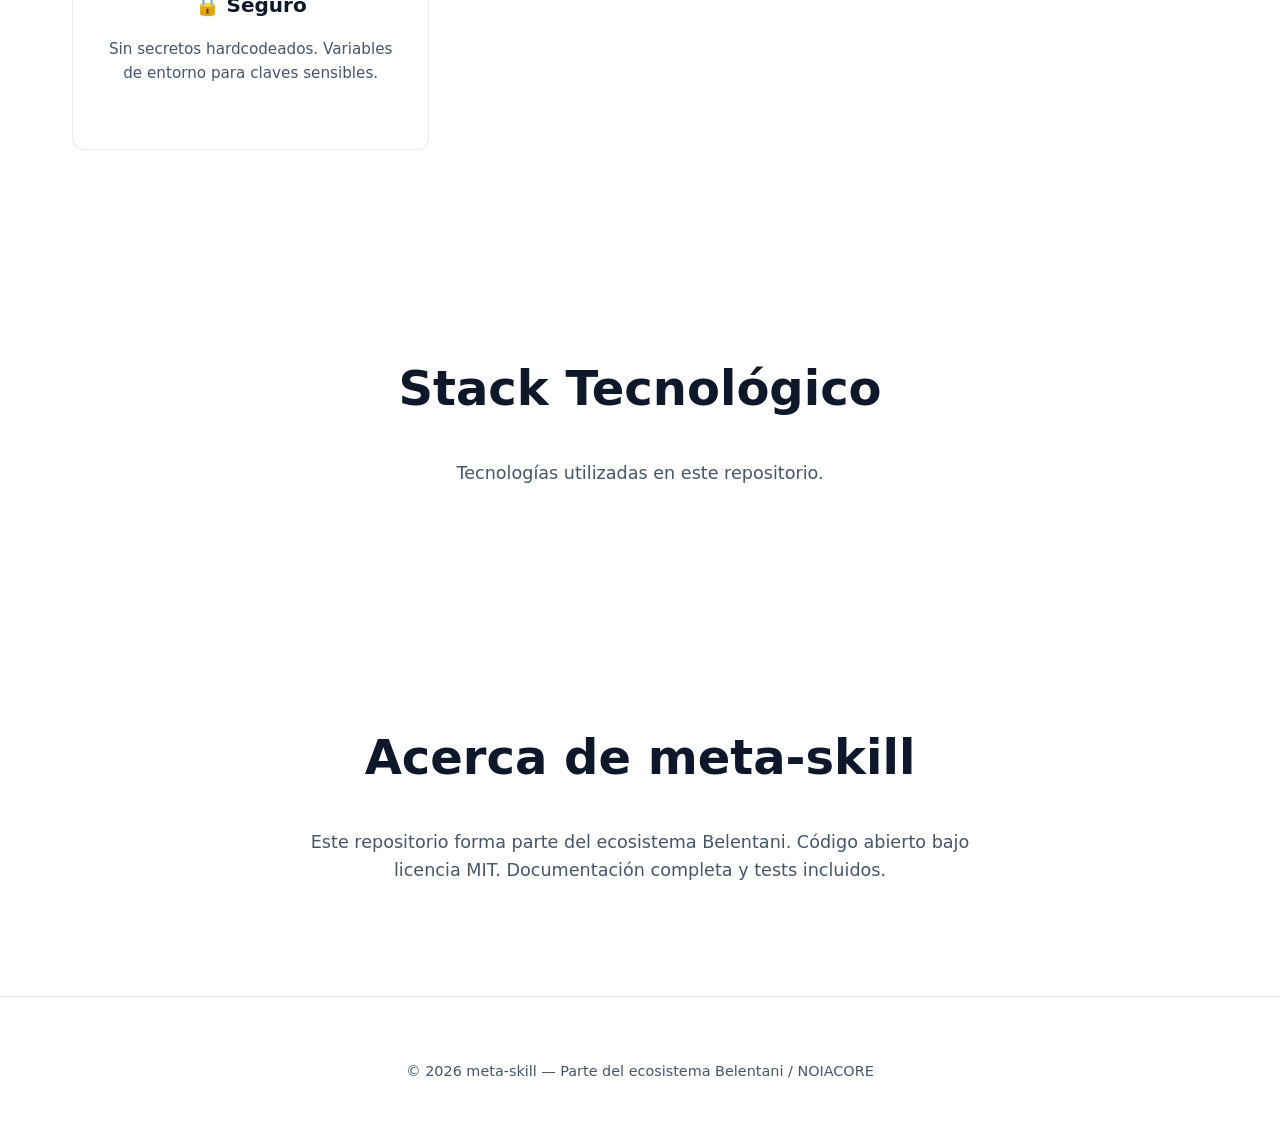
==== commit 38e3b0c3: "feat(web): 102 mejoras HTML universales en 15 paginas" ====
--- a/index.html
+++ b/index.html
@@ -1,5 +1,5 @@
 <!DOCTYPE html>
-<html lang="es">
+<html dir="ltr" lang="es">
 <head>
   <meta charset="UTF-8">
   <meta name="viewport" content="width=device-width, initial-scale=1.0">
@@ -25,11 +25,16 @@
 </style>
 <meta name="color-scheme" content="light dark">
 <meta name="robots" content="index,follow">
+<meta property="og:locale" content="es_ES">
+<meta name="twitter:title" content="meta-skill · Meta-Skill · meta-herramienta para crear skills">
+<meta name="referrer" content="strict-origin-when-cross-origin">
+<meta name="format-detection" content="telephone=no">
+<meta name="apple-mobile-web-app-capable" content="yes">
 </head>
 <body>
 <main>
 
-  <nav class="nav">
+  <nav class="nav" aria-label="Principal">
     <a href="#" class="logo">meta-skill</a>
     <ul class="nav-links">
       <li><a href="#features">Características</a></li>
